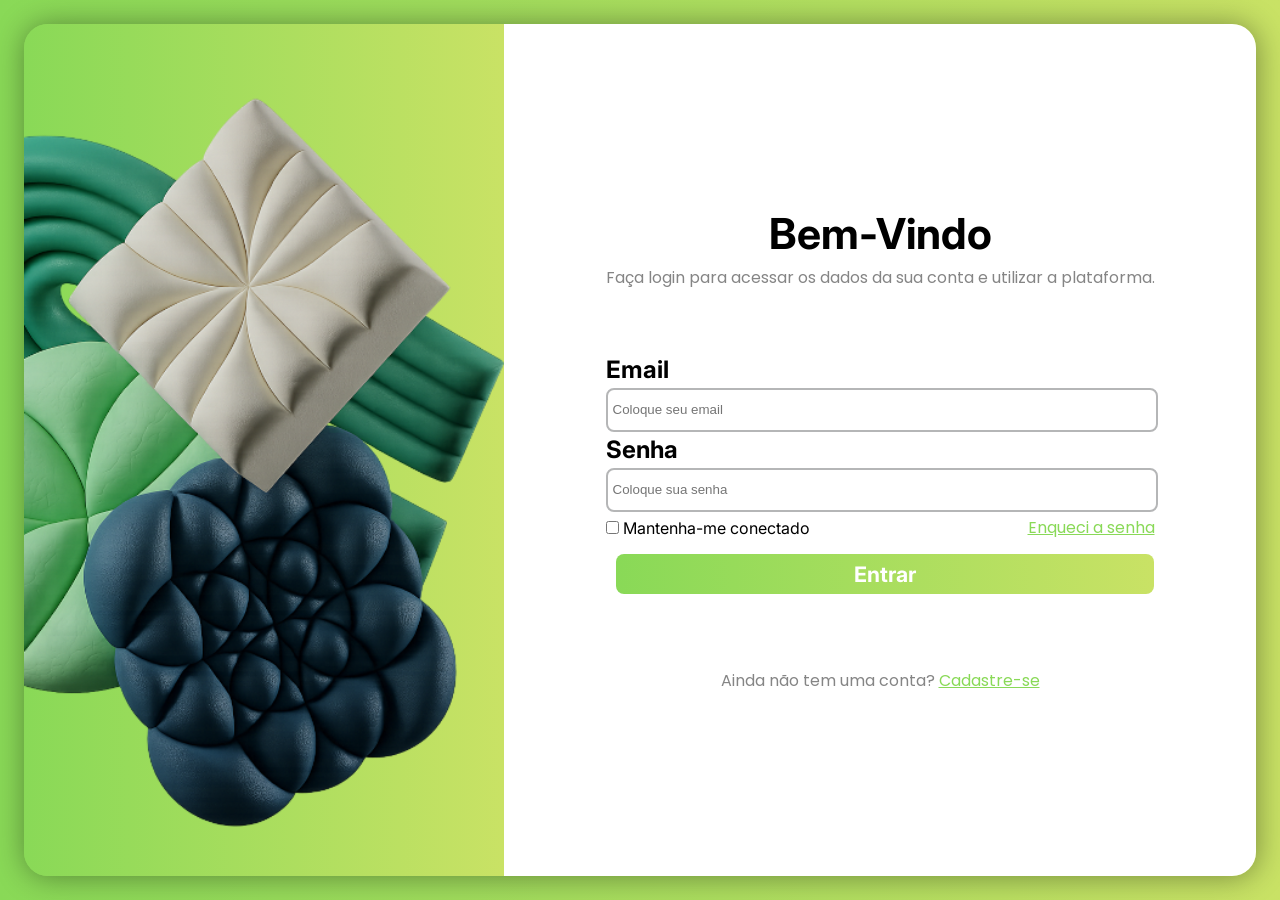
==== index.html @ 80ae98db "✨feat: Página de Login Desktop" ====
<!DOCTYPE html>
<html lang="en">
<head>
    <meta charset="UTF-8">
    <meta name="viewport" content="width=device-width, initial-scale=1.0">
    <title>Página de Login</title>
    <link rel="stylesheet" href="estilos/style.css">
</head>
<body>
    <main>
        <section id="login"> 
            
            <section id="image-section">
                <div id="fundo-login">
                </div>
                <div id="credito">
                    <div><img src="" alt=""></div>
                    <div></div>
                </div>
            </section>
            <section id="form-section">
                <article id="login-field">
                    <div>
                        <h1> Bem-Vindo</h1>
                        <p>Faça login para acessar os dados da sua conta e utilizar a plataforma.</p>
                    </div>
            
                    <form action="Login.py" method="post">
                        <div>
                            <label for="iemail">Email</label>
                            <input type="email" name="email" id="iemail" class="write" placeholder="Coloque seu email" required>
                        </div>

                        <div>
                            <label for="isenha">Senha</label>
                            <input type="password" name="senha" id="isenha" class="write" placeholder="Coloque sua senha" required>
                        </div>

                        <div id="more-options">
                            <div>
                                <input type="checkbox" name="" id="iremember" value="true">
                                <label for="iremember" id="remember-label">Mantenha-me conectado</label >
                            </div>
                            <a href="pages/forgot.html" id="forgot-link">Enqueci a senha</a>   
                        </div>

                        <div>
                            <input type="submit" value="Entrar" id="submit-button">
                        </div>
                    </form>

                    <div  id="criar-conta">
                        <p>Ainda não tem uma conta? <a href="pages/cadastro.html">Cadastre-se</a></p>
                    </div>
                </article>
            </section>
        </section>
    </main>
</body>
</html>
---- estilos/style.css ----
@charset "UTF-8";
@import url('https://fonts.googleapis.com/css2?family=Inter:ital,opsz,wght@0,14..32,100..900;1,14..32,100..900&family=Poppins:ital,wght@0,100;0,200;0,300;0,400;0,500;0,600;0,700;0,800;0,900;1,100;1,200;1,300;1,400;1,500;1,600;1,700;1,800;1,900&display=swap');

*{
    margin: 0;
    padding: 0;
}

:root{
    --verde1 : #89D957;
    --verde2 : #C9E265;
    --verde-escuro : #182F3B;
    --card-color: #FFFFFF;
    --title-color: black;
    --text-color: #858585;

    --gradient : linear-gradient(to right, var(--verde1), var(--verde2))
}

main{
    background-image: var(--gradient);
    height: 100dvh;
    width: 100dvw;
    display: grid;
    grid-template: 24px 1fr 24px / 24px 1fr 24px;
}

#login{
    box-shadow: 1px 1px 30px  rgba(0, 0, 0, 0.389);
    grid-area: 2 / 2 / 3 / 3;
    display: flex;
    flex-flow: row nowrap;
    border-radius: 24px;
    
}

#image-section{
    
    background-image: var(--gradient);
    border-radius: 24px 0px 0px 24px;
    flex: 1 1 45%;

    display: flex;
    flex-flow: row nowrap;
    
}

#fundo-login{
    flex: 1 1 80%;
    background: url(../images/fundo-login.png) no-repeat center left / contain;
}

#form-section{
   
    
    background-color : var(--card-color);
    border-radius: 0px 24px 24px 0px;
    background-color: var(--card-color);

    display: flex;
    align-items: center;
    justify-content: center;
    padding: 62pt;
    flex: 1 1 55%;
}

#form-field{
    flex: 0 0 200px;
}

h1{
    font-family: "Inter", sans-serif;
    font-size: 32pt;
    color: var(--title-color);
    line-height: 1.5em;
    text-align: center;
}

p{
    font-family: "Poppins", sans-serif;
    font-size: 12pt;
    color: var(--text-color);
    line-height: 1.5em;
    text-align: left;
}

#login-field{
   display: flex;
   flex-flow: column nowrap;
   justify-content: space-evenly;

   height: 90%;
}

form  label {
    font-family: "Inter", sans-serif;
    font-size: 18pt;
    font-weight: bolder;
    line-height: 1.5em;
}

.write{
    display: block;
    width: 98%;
    height: 30px;
    border-radius: 6pt;
    border: solid 2px rgb(181, 182, 183);
    padding: 5px;
    
}

#more-options{
    display: flex;
    justify-content: space-between;
    align-items: center;
}
#remember-label{
    color: var(--title-color);
    font-size: 12pt;
    font-weight: normal;
    line-height: 2em;
}

#forgot-link{
    font-family: poppins, sans-serif;
    color: var(--verde1);
    font-size: 12pt;
    line-height: 2em;
}

#submit-button{
    width: 98%;
    height: 40px;
    border-radius: 6pt;
    background-image: var(--gradient);
    color: var(--card-color);
    font-family: "Inter", sans-serif;
    font-size: 16pt;
    font-weight: bolder;
    line-height: 1.5em;
    border: none;
    margin: 10px;
}

#criar-conta{
    align-self: center;
}

#criar-conta a{
    font-family: "Poppins", sans-serif;
    color: var(--verde1);
    font-size: 12pt;
    line-height: 2em;
}
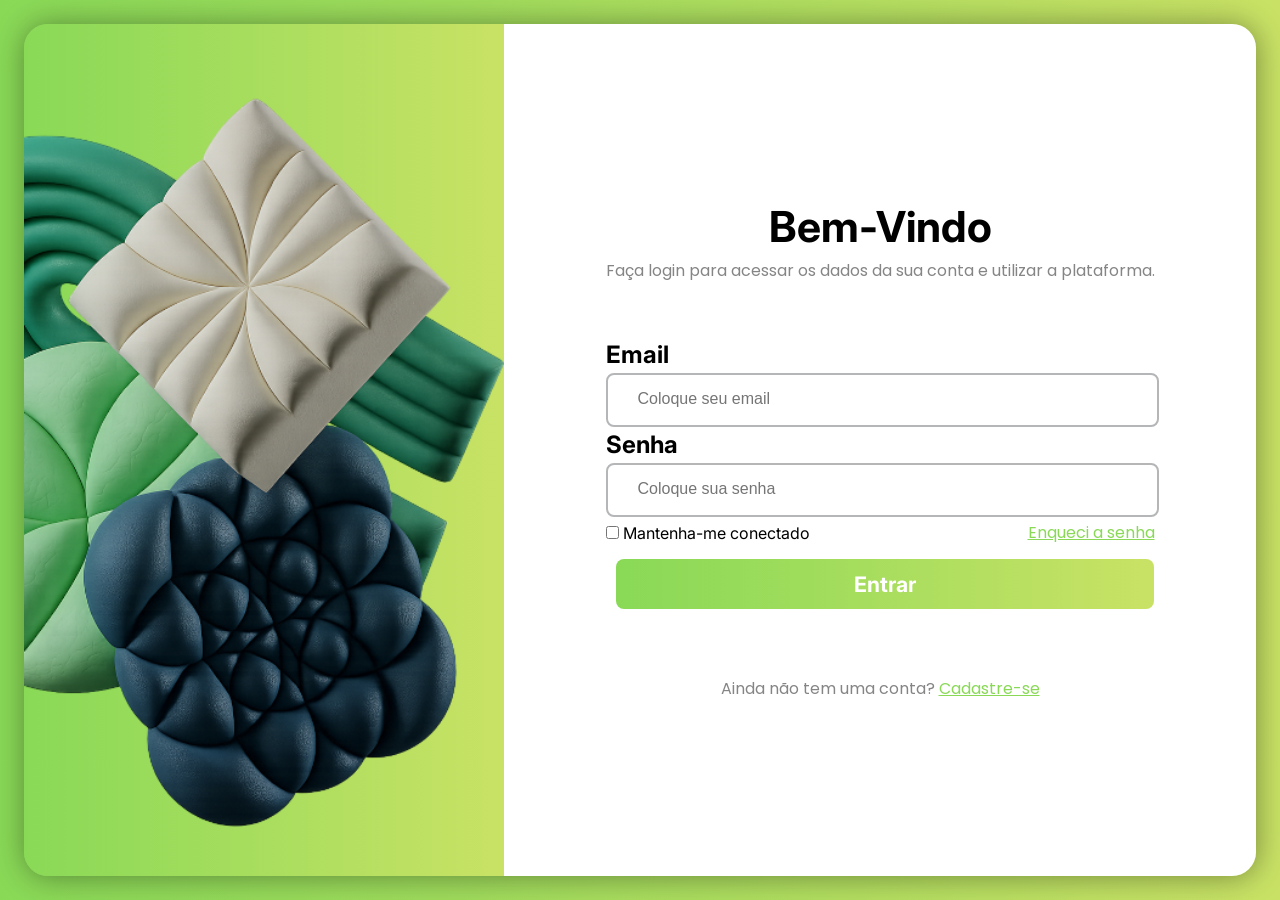
==== commit 0aed3d80: "Icones" ====
--- a/index.html
+++ b/index.html
@@ -28,18 +28,29 @@
                     <form action="Login.py" method="post">
                         <div>
                             <label for="iemail">Email</label>
-                            <input type="email" name="email" id="iemail" class="write" placeholder="Coloque seu email" required>
+                            <div class="write-container">
+                                <div class="icon">
+                                    <i class="fa-solid fa-at"></i>
+                                </div>
+                                <input type="email" name="email" id="iemail" class="write" placeholder="Coloque seu email" required>
+                            </div>
                         </div>
 
-                        <div>
+                        <div >
                             <label for="isenha">Senha</label>
-                            <input type="password" name="senha" id="isenha" class="write" placeholder="Coloque sua senha" required>
+                            <div class="write-container">
+                                <div class="icon">
+                                    <i class="fa-solid fa-key"></i>
+                                </div>
+                                <input type="password" name="senha" id="isenha" class="write" placeholder="Coloque sua senha" required>
+                            </div>
+                            
                         </div>
 
                         <div id="more-options">
                             <div>
                                 <input type="checkbox" name="" id="iremember" value="true">
-                                <label for="iremember" id="remember-label">Mantenha-me conectado</label >
+                                <label for="iremember" id="remember-label">Mantenha-me conectado</label>
                             </div>
                             <a href="pages/forgot.html" id="forgot-link">Enqueci a senha</a>   
                         </div>
@@ -56,5 +67,7 @@
             </section>
         </section>
     </main>
+
+    <script src="https://kit.fontawesome.com/ba5849ca46.js" crossorigin="anonymous"></script>
 </body>
 </html>
--- a/estilos/style.css
+++ b/estilos/style.css
@@ -83,12 +83,16 @@
     line-height: 1.5em;
     text-align: left;
 }
+form{
+    width: 100%;
+}
+
 
 #login-field{
    display: flex;
    flex-flow: column nowrap;
    justify-content: space-evenly;
-
+    align-content: center;
    height: 90%;
 }
 
@@ -99,13 +103,26 @@
     line-height: 1.5em;
 }
 
+.write-container{
+    display: flex;
+    height: 50px;
+    border: solid 2px rgb(181, 182, 183);
+    border-radius: 6pt;
+    width: 100%;
+}
+.icon{
+    margin: 10px;
+
+    font-size: 1.6em;
+}
 .write{
-    display: block;
-    width: 98%;
-    height: 30px;
+    height: 28px;
+    padding: 10px;
     border-radius: 6pt;
-    border: solid 2px rgb(181, 182, 183);
-    padding: 5px;
+    border: none;
+    width: 89%;
+    display: inline-block;
+    font-size: 12pt;
     
 }
 
@@ -130,7 +147,7 @@
 
 #submit-button{
     width: 98%;
-    height: 40px;
+    height: 50px;
     border-radius: 6pt;
     background-image: var(--gradient);
     color: var(--card-color);
@@ -140,6 +157,10 @@
     line-height: 1.5em;
     border: none;
     margin: 10px;
+}
+
+#submit-button:hover{
+    cursor: pointer;
 }
 
 #criar-conta{
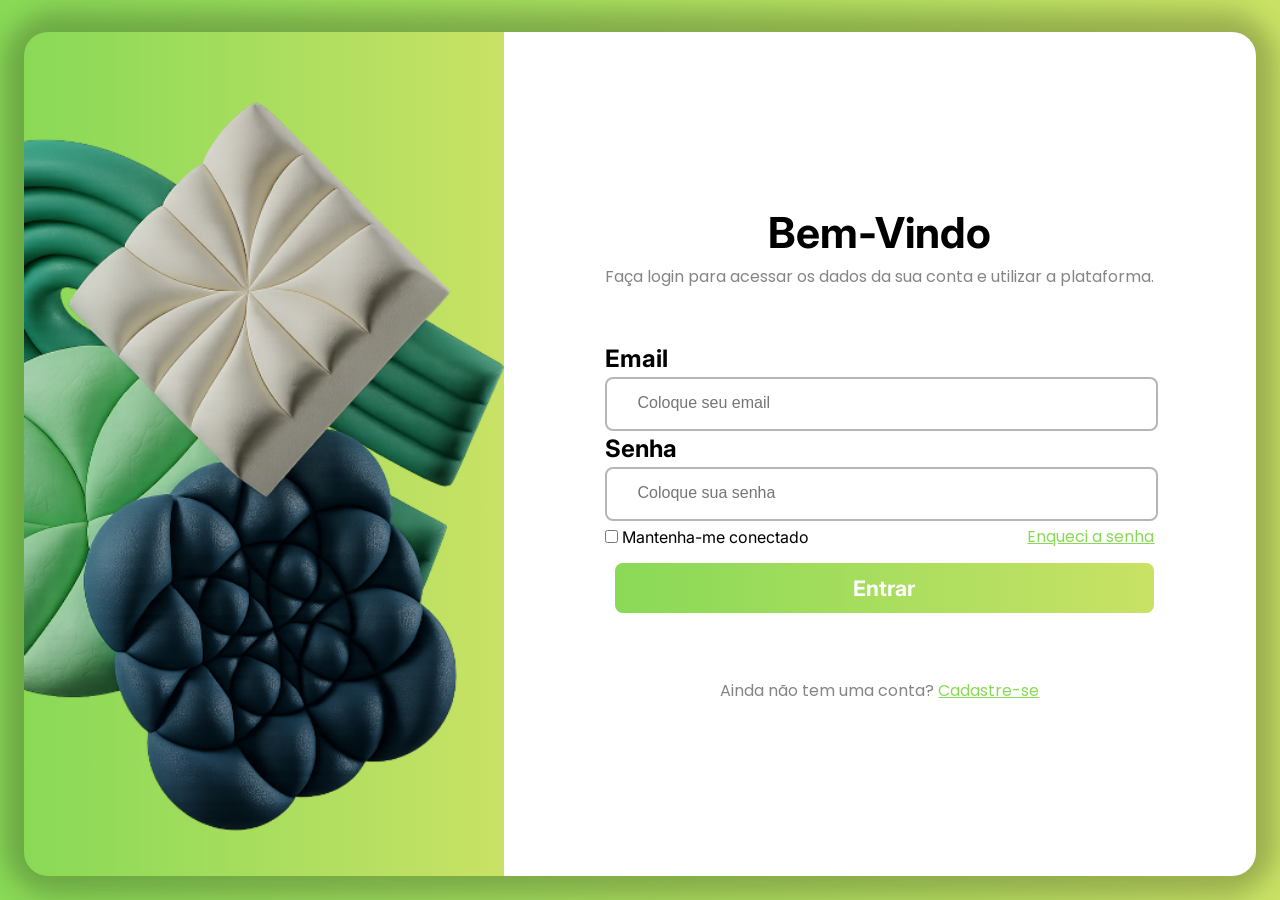
==== commit 3bd58d4d: "Páginas principais desenvolvidas" ====
--- a/index.html
+++ b/index.html
@@ -4,11 +4,12 @@
     <meta charset="UTF-8">
     <meta name="viewport" content="width=device-width, initial-scale=1.0">
     <title>Página de Login</title>
-    <link rel="stylesheet" href="estilos/style.css">
+    <link rel="stylesheet" href="estilos/login.css">
+    <link rel="stylesheet" href="../estilos/style.css">
 </head>
 <body>
     <main>
-        <section id="login"> 
+        <section id="container"> 
             
             <section id="image-section">
                 <div id="fundo-login">
@@ -19,9 +20,9 @@
                 </div>
             </section>
             <section id="form-section">
-                <article id="login-field">
+                <article id="field">
                     <div>
-                        <h1> Bem-Vindo</h1>
+                        <h1>Bem-Vindo</h1>
                         <p>Faça login para acessar os dados da sua conta e utilizar a plataforma.</p>
                     </div>
             
@@ -60,7 +61,7 @@
                         </div>
                     </form>
 
-                    <div  id="criar-conta">
+                    <div  id="more-options">
                         <p>Ainda não tem uma conta? <a href="pages/cadastro.html">Cadastre-se</a></p>
                     </div>
                 </article>
--- a/estilos/login.css
+++ b/estilos/login.css
@@ -0,0 +1,77 @@
+@charset "UTF-8";
+
+
+
+
+#image-section{
+    
+    background-image: var(--gradient);
+    border-radius: 24px 0px 0px 24px;
+    flex: 1 1 45%;
+
+    display: flex;
+    flex-flow: row nowrap;
+    
+}
+
+#fundo-login{
+    flex: 1 1 80%;
+    background: url(../images/fundo-login.png) no-repeat center left / contain;
+}
+
+#form-section{
+    
+    background-color : var(--card-color);
+    border-radius: 0px 24px 24px 0px;
+    background-color: var(--card-color);
+
+    display: flex;
+    align-items: center;
+    justify-content: center;
+    padding: 62pt;
+    flex: 1 1 55%;
+}
+
+#form-field{
+    flex: 0 0 200px;
+}
+
+
+form{
+    width: 100%;
+}
+
+
+
+
+
+
+
+.icon{
+    margin: 10px;
+
+    font-size: 1.6em;
+}
+
+
+#more-options{
+    display: flex;
+    justify-content: space-between;
+    align-items: center;
+}
+#remember-label{
+    color: var(--title-color);
+    font-size: 12pt;
+    font-weight: normal;
+    line-height: 2em;
+}
+
+#forgot-link{
+    font-family: poppins, sans-serif;
+    color: var(--verde1);
+    font-size: 12pt;
+    line-height: 2em;
+}
+
+
+
--- a/estilos/style.css
+++ b/estilos/style.css
@@ -1,4 +1,3 @@
-@charset "UTF-8";
 @import url('https://fonts.googleapis.com/css2?family=Inter:ital,opsz,wght@0,14..32,100..900;1,14..32,100..900&family=Poppins:ital,wght@0,100;0,200;0,300;0,400;0,500;0,600;0,700;0,800;0,900;1,100;1,200;1,300;1,400;1,500;1,600;1,700;1,800;1,900&display=swap');
 
 *{
@@ -17,57 +16,6 @@
     --gradient : linear-gradient(to right, var(--verde1), var(--verde2))
 }
 
-main{
-    background-image: var(--gradient);
-    height: 100dvh;
-    width: 100dvw;
-    display: grid;
-    grid-template: 24px 1fr 24px / 24px 1fr 24px;
-}
-
-#login{
-    box-shadow: 1px 1px 30px  rgba(0, 0, 0, 0.389);
-    grid-area: 2 / 2 / 3 / 3;
-    display: flex;
-    flex-flow: row nowrap;
-    border-radius: 24px;
-    
-}
-
-#image-section{
-    
-    background-image: var(--gradient);
-    border-radius: 24px 0px 0px 24px;
-    flex: 1 1 45%;
-
-    display: flex;
-    flex-flow: row nowrap;
-    
-}
-
-#fundo-login{
-    flex: 1 1 80%;
-    background: url(../images/fundo-login.png) no-repeat center left / contain;
-}
-
-#form-section{
-   
-    
-    background-color : var(--card-color);
-    border-radius: 0px 24px 24px 0px;
-    background-color: var(--card-color);
-
-    display: flex;
-    align-items: center;
-    justify-content: center;
-    padding: 62pt;
-    flex: 1 1 55%;
-}
-
-#form-field{
-    flex: 0 0 200px;
-}
-
 h1{
     font-family: "Inter", sans-serif;
     font-size: 32pt;
@@ -83,17 +31,22 @@
     line-height: 1.5em;
     text-align: left;
 }
-form{
-    width: 100%;
+
+main{
+    width: 100dvw;
+    height: 100dvh;
+    background-image: var(--gradient);
+    display: grid;
+    grid-template: 24pt 1fr 24px / 24px 2fr 1fr 24px;
 }
 
-
-#login-field{
-   display: flex;
-   flex-flow: column nowrap;
-   justify-content: space-evenly;
-    align-content: center;
-   height: 90%;
+#container{
+    grid-area: 2 / 2 / 3 / 4;
+    display: flex;
+    flex-flow: row nowrap;
+    box-shadow: 0px 0px 25px 20px rgba(0, 0, 0, 0.222);
+    border-radius: 24pt;
+    
 }
 
 form  label {
@@ -110,11 +63,15 @@
     border-radius: 6pt;
     width: 100%;
 }
-.icon{
-    margin: 10px;
 
-    font-size: 1.6em;
+#field{
+   display: flex;
+   flex-flow: column nowrap;
+   justify-content: space-evenly;
+    align-content: center;
+   height: 90%;
 }
+
 .write{
     height: 28px;
     padding: 10px;
@@ -124,25 +81,6 @@
     display: inline-block;
     font-size: 12pt;
     
-}
-
-#more-options{
-    display: flex;
-    justify-content: space-between;
-    align-items: center;
-}
-#remember-label{
-    color: var(--title-color);
-    font-size: 12pt;
-    font-weight: normal;
-    line-height: 2em;
-}
-
-#forgot-link{
-    font-family: poppins, sans-serif;
-    color: var(--verde1);
-    font-size: 12pt;
-    line-height: 2em;
 }
 
 #submit-button{
@@ -159,17 +97,17 @@
     margin: 10px;
 }
 
-#submit-button:hover{
-    cursor: pointer;
-}
-
-#criar-conta{
+#more-options{
     align-self: center;
 }
 
-#criar-conta a{
+#more-options a{
     font-family: "Poppins", sans-serif;
     color: var(--verde1);
     font-size: 12pt;
     line-height: 2em;
-}+}
+
+#submit-button:hover{
+    cursor: pointer;
+}
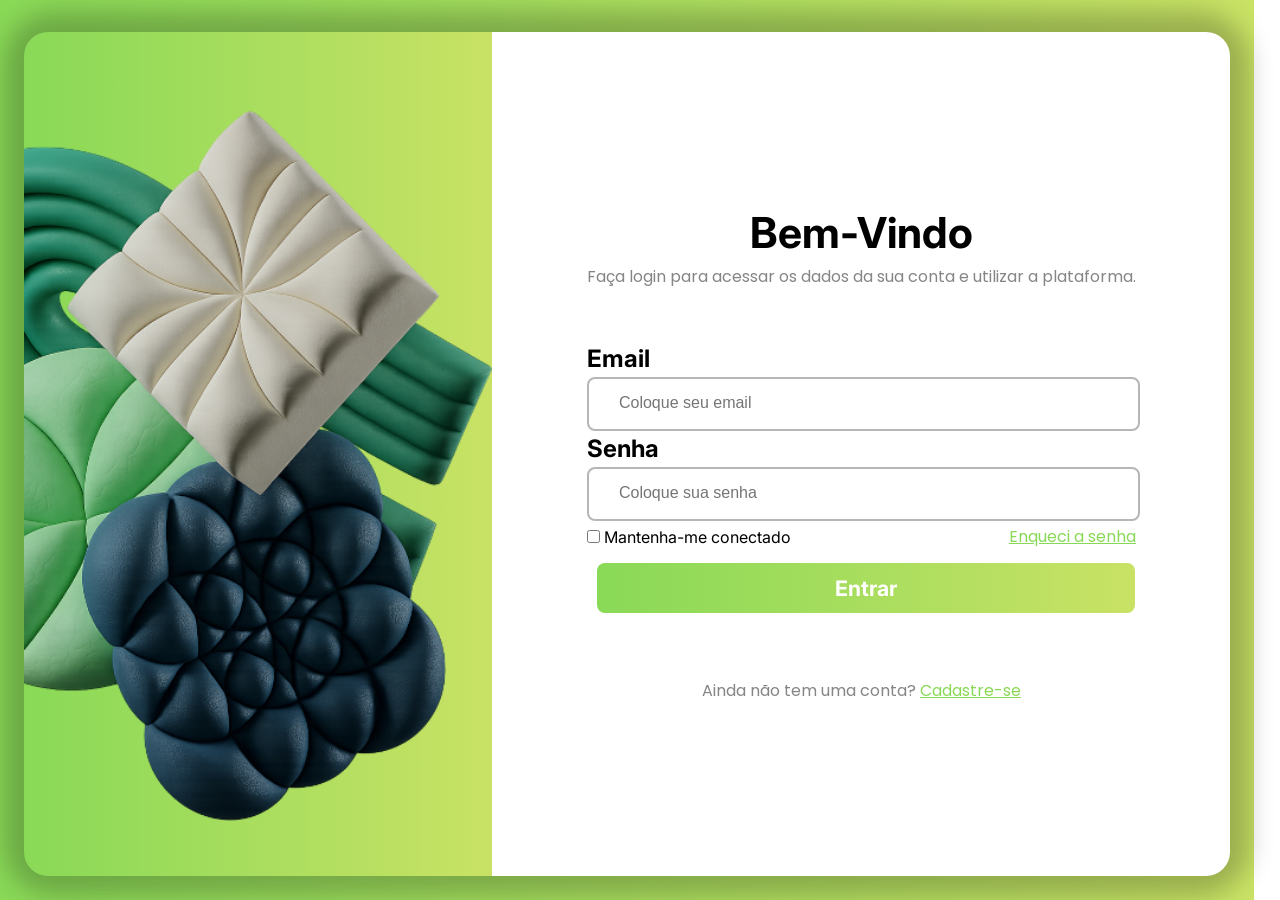
==== commit 508e41de: "Validação JavaScript" ====
--- a/index.html
+++ b/index.html
@@ -6,13 +6,16 @@
     <title>Página de Login</title>
     <link rel="stylesheet" href="estilos/login.css">
     <link rel="stylesheet" href="../estilos/style.css">
+    <link rel="stylesheet" href="estilos/telas-pequenas.css" media="screen and (max-width: 768px)">
 </head>
-<body>
-    <main>
+<body id="index-body">
+    <main> 
         <section id="container"> 
             
             <section id="image-section">
                 <div id="fundo-login">
+                    <img src="images/login-mobile.png" alt="" id="fundo">
+                    <img src="images/logo.png" alt="" id="logo">
                 </div>
                 <div id="credito">
                     <div><img src="" alt=""></div>
@@ -43,7 +46,8 @@
                                 <div class="icon">
                                     <i class="fa-solid fa-key"></i>
                                 </div>
-                                <input type="password" name="senha" id="isenha" class="write" placeholder="Coloque sua senha" required>
+                                <input type="password" name="senha" id="ipass" class="write" placeholder="Coloque sua senha" required>
+                                <div id="hide"><i class="fa-solid fa-eye"></i></div>
                             </div>
                             
                         </div>
@@ -70,5 +74,6 @@
     </main>
 
     <script src="https://kit.fontawesome.com/ba5849ca46.js" crossorigin="anonymous"></script>
+    <script src="scripts/password.js"></script>
 </body>
 </html>
--- a/estilos/login.css
+++ b/estilos/login.css
@@ -19,6 +19,9 @@
     background: url(../images/fundo-login.png) no-repeat center left / contain;
 }
 
+#fundo-login img{
+    display: none !important;
+}
 #form-section{
     
     background-color : var(--card-color);
@@ -40,10 +43,6 @@
 form{
     width: 100%;
 }
-
-
-
-
 
 
 
@@ -74,4 +73,3 @@
 }
 
 
-
--- a/estilos/style.css
+++ b/estilos/style.css
@@ -31,10 +31,14 @@
     line-height: 1.5em;
     text-align: left;
 }
-
+body{
+    display: flex;
+    width: 98dvw;
+    height: 100dvh;
+}
 main{
-    width: 100dvw;
-    height: 100dvh;
+    flex-basis: 100%;
+    height: 100%;
     background-image: var(--gradient);
     display: grid;
     grid-template: 24pt 1fr 24px / 24px 2fr 1fr 24px;
@@ -71,6 +75,8 @@
     align-content: center;
    height: 90%;
 }
+
+
 
 .write{
     height: 28px;
@@ -111,3 +117,14 @@
 #submit-button:hover{
     cursor: pointer;
 }
+
+#hide{
+    align-self: center;
+    padding: 10px;
+}
+
+
+
+#hide:hover{
+    cursor: pointer;
+}
--- a/estilos/telas-pequenas.css
+++ b/estilos/telas-pequenas.css
@@ -0,0 +1,85 @@
+@charset "UTF-8";
+
+main{
+    grid-template:  100vh/ auto;
+    width: 95%;
+    height: 100%;
+
+}
+#index-body{
+    width: 100dvw;
+}
+body{
+    display: flex;
+    width: 100dvw;
+    height: 100dvh;
+}
+
+#container{
+    display: grid;
+    flex-flow: column nowrap;
+    grid-area: 1 / 1 / 2 / 2;
+    height: 100dvh;
+    grid-template: 210px 2fr / auto;
+    background-color: var(--card-color);
+    
+}
+
+#image-section{
+    border-radius: 0pt 0pt 24pt 24pt;
+    z-index: 10;
+}
+
+#form-section{
+    padding: 22pt;
+}
+
+#fundo-login{
+    height: 100%;
+    background:  no-repeat center center / 75% auto;
+   
+}
+
+
+
+#fundo-login #logo{
+    display: block !important;
+    left: 50%;
+    transform: translate(-50%);
+    top: 14%;
+    position: absolute;
+    width: 150px;
+    overflow: visible;
+    z-index: 1000;
+   
+   
+}
+
+h1{
+    font-size: 28pt;
+}
+
+p{
+    font-size: 10pt;
+}
+
+form label{
+    font-size: 14pt;
+}
+
+.write{
+    font-size: 12pt;
+}
+
+#remember-label, #forgot-link {
+    font-size: 8pt;
+}
+
+
+#cadastro-body{
+    display: flex;
+    width: 100dvw;
+    height: 100dvh;
+    justify-content: center;
+}
+
